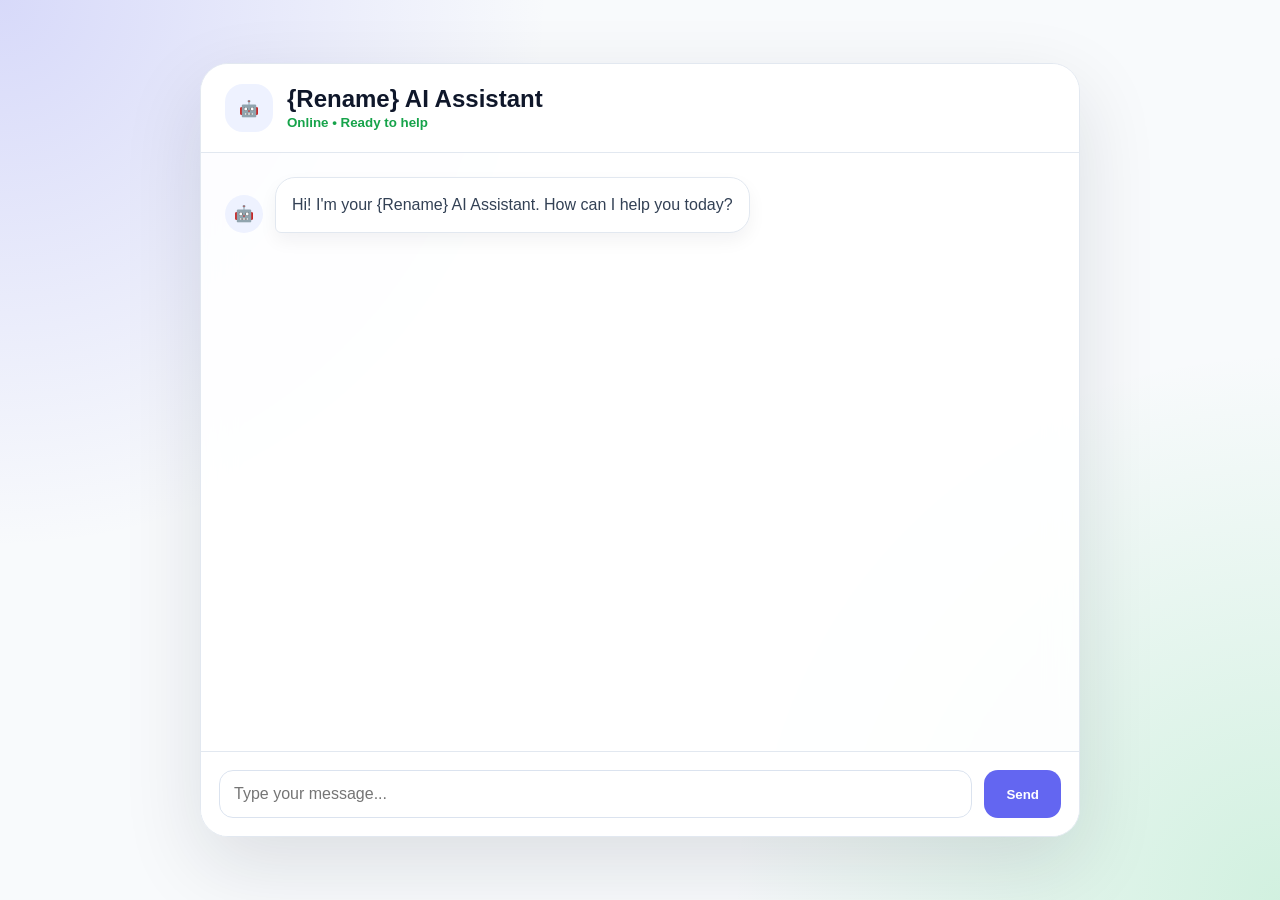
==== ai-chatbot.html @ fc9dcf2e "Version 1.0" ====
<!DOCTYPE html>
<html lang="en">
<head>
  <meta charset="UTF-8">
  <title>{Rename} AI Chatbot</title>
  <link rel="preconnect" href="https://fonts.googleapis.com">
  <link rel="preconnect" href="https://fonts.gstatic.com" crossorigin>
  <link rel="stylesheet" href="assets/styles.css">
</head>
<body>

<div class="chatbot-only-page">
  <main class="chat-panel">
    <header class="chat-header">
      <div class="ai-orb">🤖</div>
      <div>
        <h2>{Rename} AI Assistant</h2>
        <small>Online • Ready to help</small>
      </div>
    </header>

    <section class="chat-window" id="chatWindow">
      <div class="chat-message bot show">
        <div class="avatar">🤖</div>
        <div class="bubble">
          Hi! I'm your {Rename} AI Assistant. How can I help you today?
        </div>
      </div>
    </section>

    <footer class="chat-input-bar">
      <input id="chatInput" placeholder="Type your message..." onkeydown="handleChatKey(event)">
      <button onclick="sendChat()">Send</button>
<script src="assets/app.js"></script>
</body>
</html>
---- assets/styles.css ----
* {
  box-sizing: border-box;
  margin: 0;
  padding: 0;
}

body {
  font-family: Poppins, Arial, sans-serif;
  background: linear-gradient(135deg, #f8fafc, #eef2ff);
  color: #0f172a;
  min-height: 100vh;
}

.center-screen {
  min-height: 100vh;
  display: grid;
  place-items: center;
  padding: 24px;
}

.card {
  width: 100%;
  max-width: 460px;
  background: white;
  border-radius: 28px;
  padding: 34px;
  box-shadow: 0 24px 70px rgba(15, 23, 42, 0.1);
}

.brand {
  font-weight: 800;
  font-size: 20px;
  color: #4f46e5;
  margin-bottom: 22px;
}

.brand.white {
  color: white;
}

h1 {
  font-size: 30px;
  margin-bottom: 10px;
}

.muted {
  color: #64748b;
  margin-bottom: 20px;
}

label {
  display: block;
  font-size: 13px;
  font-weight: 700;
  margin: 14px 0 7px;
}

input,
textarea {
  width: 100%;
  padding: 14px;
  border: 1px solid #dbe3ef;
  border-radius: 14px;
  font: inherit;
  outline: none;
}

textarea {
  min-height: 150px;
  resize: vertical;
}

input:focus,
textarea:focus {
  border-color: #6366f1;
  box-shadow: 0 0 0 4px rgba(99, 102, 241, 0.12);
}

.btn {
  display: block;
  width: 100%;
  text-align: center;
  border: none;
  border-radius: 15px;
  padding: 14px;
  margin-top: 14px;
  font-weight: 800;
  text-decoration: none;
  cursor: pointer;
  font-family: inherit;
}

.primary {
  background: #6366f1;
  color: white;
}

.light {
  background: #f1f5f9;
  color: #334155;
}

.link {
  display: block;
  text-align: center;
  margin-top: 18px;
  color: #6366f1;
  text-decoration: none;
  font-weight: 700;
}

.success {
  background: #ecfdf5;
  color: #047857;
  border: 1px solid #bbf7d0;
  padding: 12px;
  border-radius: 14px;
  margin-bottom: 18px;
}

.otp-box {
  display: grid;
  grid-template-columns: repeat(6, 1fr);
  gap: 10px;
}

.otp {
  text-align: center;
  font-size: 22px;
  font-weight: 800;
}

/* Mailbox */
.mailbox {
  min-height: 100vh;
  display: grid;
  grid-template-columns: 260px 1fr;
  background: white;
}

.sidebar {
  background: #0f172a;
  padding: 24px;
  color: white;
}

.compose-btn {
  width: 100%;
  background: #6366f1;
  color: white;
  border: none;
  padding: 14px;
  border-radius: 14px;
  font-weight: 800;
  margin-bottom: 24px;
  cursor: pointer;
}

.menu {
  display: flex;
  justify-content: space-between;
  padding: 13px;
  border-radius: 12px;
  color: #cbd5e1;
  text-decoration: none;
  cursor: pointer;
  margin-bottom: 5px;
}

.menu:hover,
.menu.active {
  background: rgba(255, 255, 255, 0.1);
  color: white;
}

.main {
  display: grid;
  grid-template-rows: auto 1fr;
}

.topbar {
  padding: 24px;
  border-bottom: 1px solid #e2e8f0;
  display: flex;
  justify-content: space-between;
  gap: 20px;
}

.topbar input {
  max-width: 320px;
}

.mail-area {
  display: grid;
  grid-template-columns: 360px 1fr;
}

.mail-list {
  border-right: 1px solid #e2e8f0;
  overflow-y: auto;
}

.mail-item {
  padding: 18px;
  border-bottom: 1px solid #e2e8f0;
  cursor: pointer;
}

.mail-item:hover,
.mail-item.active {
  background: #f8fafc;
}

.mail-item strong {
  display: block;
}

.mail-item small {
  color: #64748b;
}

.preview {
  padding: 34px;
}

.preview h2 {
  margin-bottom: 10px;
}

/* Modal */
.modal {
  position: fixed;
  inset: 0;
  background: rgba(15, 23, 42, 0.55);
  display: none;
  align-items: center;
  justify-content: center;
  padding: 24px;
}

.modal.active {
  display: flex;
}

.modal-card {
  width: 100%;
  max-width: 600px;
  background: white;
  border-radius: 24px;
  padding: 28px;
  position: relative;
}

.close {
  position: absolute;
  top: 18px;
  right: 18px;
  width: 36px;
  height: 36px;
  border-radius: 999px;
  border: none;
  background: #f1f5f9;
  font-size: 22px;
  cursor: pointer;
}

@media (max-width: 850px) {
  .mailbox,
  .mail-area {
    grid-template-columns: 1fr;
  }

  .sidebar {
    display: none;
  }

  .preview {
    display: none;
  }

  .topbar {
    flex-direction: column;
  }
}
/* AI Chatbot Page */
.chatbot-page {
  min-height: 100vh;
  display: grid;
  grid-template-columns: 260px 1fr;
  background: #f8fafc;
}

.chat-main {
  display: grid;
  grid-template-rows: auto 1fr auto auto;
  height: 100vh;
}

.chat-window {
  padding: 28px;
  overflow-y: auto;
}

.chat-message {
  display: flex;
  gap: 12px;
  margin-bottom: 16px;
  align-items: flex-start;
}

.chat-message.user {
  justify-content: flex-end;
}

.chat-message.user .avatar {
  order: 2;
}

.avatar {
  width: 38px;
  height: 38px;
  border-radius: 999px;
  display: grid;
  place-items: center;
  background: #eef2ff;
}

.bubble {
  max-width: 680px;
  padding: 14px 16px;
  border-radius: 18px;
  background: white;
  border: 1px solid #e2e8f0;
  color: #334155;
  line-height: 1.6;
}

.chat-message.user .bubble {
  background: #6366f1;
  color: white;
  border-color: #6366f1;
}

.quick-prompts {
  display: flex;
  gap: 10px;
  padding: 12px 24px;
  border-top: 1px solid #e2e8f0;
  overflow-x: auto;
}

.quick-prompts button {
  border: none;
  background: #eef2ff;
  color: #4f46e5;
  padding: 10px 14px;
  border-radius: 999px;
  font-weight: 700;
  cursor: pointer;
  white-space: nowrap;
}

.chat-input-bar {
  display: flex;
  gap: 12px;
  padding: 18px 24px;
  background: white;
  border-top: 1px solid #e2e8f0;
}

.chat-input-bar input {
  flex: 1;
}

.chat-input-bar button {
  border: none;
  background: #6366f1;
  color: white;
  padding: 0 22px;
  border-radius: 14px;
  font-weight: 800;
  cursor: pointer;
}

@media (max-width: 850px) {
  .chatbot-page {
    grid-template-columns: 1fr;
  }

  .chatbot-page .sidebar {
    display: none;
  }
}
/* Animated Chatbot Only */
.chatbot-only-page {
  min-height: 100vh;
  display: grid;
  place-items: center;
  padding: 24px;
  background:
    radial-gradient(circle at top left, rgba(99,102,241,.22), transparent 35%),
    radial-gradient(circle at bottom right, rgba(34,197,94,.18), transparent 35%),
    #f8fafc;
}

.chat-panel {
  width: 100%;
  max-width: 880px;
  height: 86vh;
  background: rgba(255,255,255,.9);
  border: 1px solid #e2e8f0;
  border-radius: 28px;
  overflow: hidden;
  box-shadow: 0 28px 80px rgba(15,23,42,.12);
  backdrop-filter: blur(16px);
  display: grid;
  grid-template-rows: auto 1fr auto;
}

.chat-header {
  padding: 20px 24px;
  display: flex;
  gap: 14px;
  align-items: center;
  border-bottom: 1px solid #e2e8f0;
  background: rgba(255,255,255,.75);
}

.ai-orb {
  width: 48px;
  height: 48px;
  border-radius: 18px;
  display: grid;
  place-items: center;
  background: #eef2ff;
  animation: pulseOrb 2s infinite ease-in-out;
}

.chat-header h2 {
  margin: 0;
}

.chat-header small {
  color: #16a34a;
  font-weight: 700;
}

.chat-window {
  padding: 24px;
  overflow-y: auto;
  scroll-behavior: smooth;
}

.chat-message {
  display: flex;
  gap: 12px;
  margin-bottom: 16px;
  align-items: flex-end;
  opacity: 0;
  transform: translateY(14px) scale(.98);
  animation: popMessage .28s ease forwards;
}

.chat-message.user {
  justify-content: flex-end;
}

.chat-message.user .avatar {
  order: 2;
}

.avatar {
  width: 38px;
  height: 38px;
  border-radius: 999px;
  display: grid;
  place-items: center;
  background: #eef2ff;
  flex-shrink: 0;
}

.bubble {
  max-width: 680px;
  padding: 14px 16px;
  border-radius: 20px 20px 20px 6px;
  background: white;
  border: 1px solid #e2e8f0;
  color: #334155;
  line-height: 1.6;
  box-shadow: 0 8px 18px rgba(15,23,42,.05);
}

.chat-message.user .bubble {
  background: #6366f1;
  color: white;
  border-color: #6366f1;
  border-radius: 20px 20px 6px 20px;
}

.chat-input-bar {
  display: flex;
  gap: 12px;
  padding: 18px;
  background: white;
  border-top: 1px solid #e2e8f0;
}

.chat-input-bar input {
  flex: 1;
}

.chat-input-bar button {
  border: none;
  background: #6366f1;
  color: white;
  padding: 0 22px;
  border-radius: 14px;
  font-weight: 800;
  cursor: pointer;
  transition: .2s ease;
}

.chat-input-bar button:hover {
  transform: translateY(-2px);
  box-shadow: 0 10px 24px rgba(99,102,241,.25);
}

.typing {
  display: inline-flex;
  gap: 4px;
  align-items: center;
}

.typing span {
  width: 7px;
  height: 7px;
  background: #94a3b8;
  border-radius: 50%;
  animation: typingBounce 1s infinite ease-in-out;
}

.typing span:nth-child(2) {
  animation-delay: .15s;
}

.typing span:nth-child(3) {
  animation-delay: .3s;
}

@keyframes popMessage {
  to {
    opacity: 1;
    transform: translateY(0) scale(1);
  }
}

@keyframes typingBounce {
  0%, 80%, 100% {
    transform: translateY(0);
    opacity: .4;
  }
  40% {
    transform: translateY(-5px);
    opacity: 1;
  }
}

@keyframes pulseOrb {
  0%, 100% {
    transform: scale(1);
    box-shadow: 0 0 0 rgba(99,102,241,0);
  }
  50% {
    transform: scale(1.05);
    box-shadow: 0 0 28px rgba(99,102,241,.35);
  }
}

@media (max-width: 700px) {
  .chatbot-only-page {
    padding: 0;
  }

  .chat-panel {
    height: 100vh;
    border-radius: 0;
  }

  .bubble {
    max-width: 78vw;
  }
}

.note {
  margin-top: 18px;
  font-size: 13px;
  color: #64748b;
  text-align: center;
}


.google {
  background: #ffffff;
  color: #334155;
  border: 1px solid #dbe3ef;
  display: flex;
  align-items: center;
  justify-content: center;
  gap: 10px;
  font-size: 14px;
}

.google span {
  width: 26px;
  height: 26px;
  border-radius: 999px;
  display: grid;
  place-items: center;
  background: #f1f5f9;
  color: #4285f4;
  font-weight: 900;
}
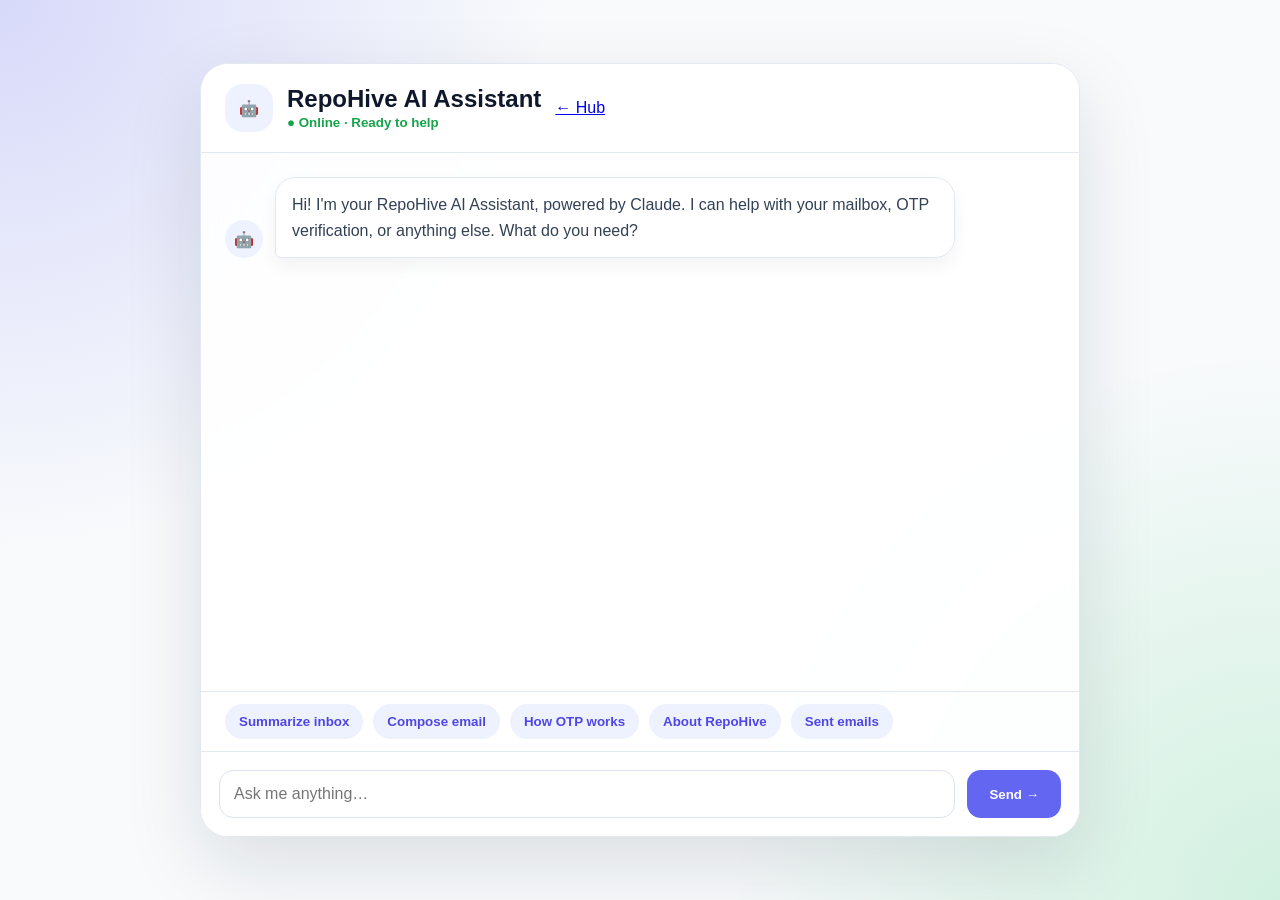
==== commit 7e1903b9: "Update ai-chatbot.html" ====
--- a/ai-chatbot.html
+++ b/ai-chatbot.html
@@ -2,35 +2,148 @@
 <html lang="en">
 <head>
   <meta charset="UTF-8">
-  <title>{Rename} AI Chatbot</title>
+  <meta name="viewport" content="width=device-width, initial-scale=1.0">
+  <title>AI Chatbot — RepoHive</title>
   <link rel="preconnect" href="https://fonts.googleapis.com">
   <link rel="preconnect" href="https://fonts.gstatic.com" crossorigin>
+  <link href="https://fonts.googleapis.com/css2?family=DM+Sans:ital,wght@0,300;0,400;0,500;0,700;1,400&family=Syne:wght@700;800&display=swap" rel="stylesheet">
   <link rel="stylesheet" href="assets/styles.css">
 </head>
 <body>
 
-<div class="chatbot-only-page">
-  <main class="chat-panel">
-    <header class="chat-header">
-      <div class="ai-orb">🤖</div>
-      <div>
-        <h2>{Rename} AI Assistant</h2>
-        <small>Online • Ready to help</small>
+  <div class="chatbot-only-page">
+    <main class="chat-panel">
+
+      <header class="chat-header">
+        <div class="ai-orb">🤖</div>
+        <div>
+          <h2>RepoHive AI Assistant</h2>
+          <small>● Online · Ready to help</small>
+        </div>
+        <a href="index.html">← Hub</a>
+      </header>
+
+      <section class="chat-window" id="chatWindow">
+        <div class="chat-message bot">
+          <div class="avatar">🤖</div>
+          <div class="bubble">
+            Hi! I'm your RepoHive AI Assistant, powered by Claude. I can help with your mailbox, OTP verification, or anything else. What do you need?
+          </div>
+        </div>
+      </section>
+
+      <div class="quick-prompts">
+        <button onclick="quickAsk('Summarize my inbox')">Summarize inbox</button>
+        <button onclick="quickAsk('Help me compose a professional email')">Compose email</button>
+        <button onclick="quickAsk('How does OTP verification work?')">How OTP works</button>
+        <button onclick="quickAsk('What is RepoHive?')">About RepoHive</button>
+        <button onclick="quickAsk('Show my sent emails')">Sent emails</button>
       </div>
-    </header>
 
-    <section class="chat-window" id="chatWindow">
-      <div class="chat-message bot show">
+      <footer class="chat-input-bar">
+        <input id="chatInput" placeholder="Ask me anything…" onkeydown="handleChatKey(event)">
+        <button onclick="sendChat()">Send →</button>
+      </footer>
+
+    </main>
+  </div>
+
+  <script>
+    /* ── State ── */
+    const chatHistory = [];
+
+    function quickAsk(text) {
+      document.getElementById('chatInput').value = text;
+      sendChat();
+    }
+
+    function handleChatKey(e) {
+      if (e.key === 'Enter') sendChat();
+    }
+
+    async function sendChat() {
+      const input = document.getElementById('chatInput');
+      const message = input.value.trim();
+      if (!message) return;
+
+      appendMessage(message, 'user');
+      input.value = '';
+      showTyping();
+
+      chatHistory.push({ role: 'user', content: message });
+
+      try {
+        const response = await fetch('https://api.anthropic.com/v1/messages', {
+          method: 'POST',
+          headers: { 'Content-Type': 'application/json' },
+          body: JSON.stringify({
+            model: 'claude-sonnet-4-20250514',
+            max_tokens: 1000,
+            system: `You are RepoHive AI, a concise and friendly assistant built into the RepoHive app.
+RepoHive is a prototype workspace that includes:
+- OTP verification via SMS and email (prototype code is 123456)
+- A mailbox with inbox, sent, drafts, and archived folders
+- Google login
+- This AI chatbot
+
+The user's inbox has 3 emails: a Welcome email from the RepoHive Team, an OTP Verification Success email from Security, and a Project Workspace Invitation from Douglas Hill.
+
+Keep responses short and plain — 1 to 3 sentences unless more detail is clearly needed. No markdown formatting.`,
+            messages: chatHistory
+          })
+        });
+
+        const data = await response.json();
+        removeTyping();
+
+        const reply = data.content?.[0]?.text ?? 'Sorry, I could not get a response. Please try again.';
+        chatHistory.push({ role: 'assistant', content: reply });
+        appendMessage(reply, 'bot');
+
+      } catch (err) {
+        removeTyping();
+        appendMessage('Connection error. Please check your network and try again.', 'bot');
+      }
+    }
+
+    function appendMessage(text, sender) {
+      const win = document.getElementById('chatWindow');
+      const wrapper = document.createElement('div');
+      wrapper.className = `chat-message ${sender}`;
+      wrapper.innerHTML = `
+        <div class="avatar">${sender === 'user' ? '👤' : '🤖'}</div>
+        <div class="bubble">${escapeHtml(text)}</div>
+      `;
+      win.appendChild(wrapper);
+      win.scrollTop = win.scrollHeight;
+    }
+
+    function showTyping() {
+      const win = document.getElementById('chatWindow');
+      const el = document.createElement('div');
+      el.className = 'chat-message bot';
+      el.id = 'typingIndicator';
+      el.innerHTML = `
         <div class="avatar">🤖</div>
         <div class="bubble">
-          Hi! I'm your {Rename} AI Assistant. How can I help you today?
+          <div class="typing"><span></span><span></span><span></span></div>
         </div>
-      </div>
-    </section>
+      `;
+      win.appendChild(el);
+      win.scrollTop = win.scrollHeight;
+    }
 
-    <footer class="chat-input-bar">
-      <input id="chatInput" placeholder="Type your message..." onkeydown="handleChatKey(event)">
-      <button onclick="sendChat()">Send</button>
-<script src="assets/app.js"></script>
+    function removeTyping() {
+      document.getElementById('typingIndicator')?.remove();
+    }
+
+    function escapeHtml(text) {
+      const d = document.createElement('div');
+      d.textContent = text;
+      return d.innerHTML;
+    }
+  </script>
+
 </body>
 </html>
+
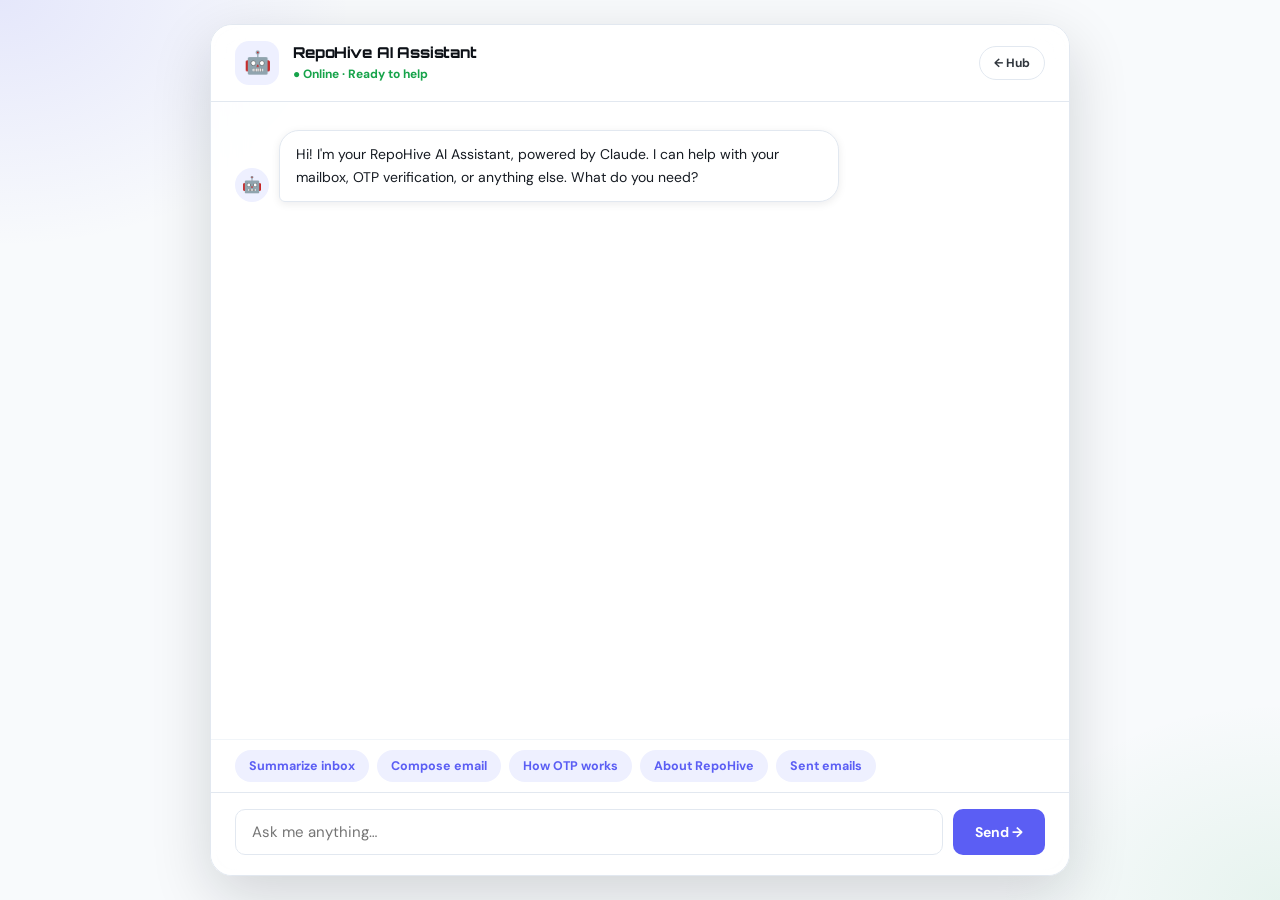
==== commit 335b68c9: "Update ai-chatbot.html" ====
--- a/ai-chatbot.html
+++ b/ai-chatbot.html
@@ -6,6 +6,7 @@
   <title>AI Chatbot — RepoHive</title>
   <link rel="preconnect" href="https://fonts.googleapis.com">
   <link rel="preconnect" href="https://fonts.gstatic.com" crossorigin>
+  <link href="https://fonts.googleapis.com/css2?family=Orbitron:wght@400;500;700;800&display=swap" rel="stylesheet">
   <link href="https://fonts.googleapis.com/css2?family=DM+Sans:ital,wght@0,300;0,400;0,500;0,700;1,400&family=Syne:wght@700;800&display=swap" rel="stylesheet">
   <link rel="stylesheet" href="assets/styles.css">
 </head>
@@ -146,4 +147,3 @@
 
 </body>
 </html>
-
--- a/assets/styles.css
+++ b/assets/styles.css
@@ -1,622 +1,673 @@
-* {
-  box-sizing: border-box;
-  margin: 0;
-  padding: 0;
-}
+/* ===== RESET & BASE ===== */
+*, *::before, *::after { box-sizing: border-box; margin: 0; padding: 0; }
+
+:root {
+  --indigo: #5b5ef4;
+  --indigo-dark: #4244d4;
+  --indigo-soft: #eef0ff;
+  --indigo-muted: #c7c9fd;
+  --slate-900: #0d1117;
+  --slate-800: #161b22;
+  --slate-700: #21262d;
+  --slate-600: #30363d;
+  --slate-400: #8b949e;
+  --slate-200: #e2e8f0;
+  --slate-100: #f1f5f9;
+  --slate-50: #f8fafc;
+  --green: #16a34a;
+  --green-soft: #dcfce7;
+  --red: #dc2626;
+  --red-soft: #fee2e2;
+  --amber: #d97706;
+  --white: #ffffff;
+  --radius-sm: 10px;
+  --radius: 16px;
+  --radius-lg: 22px;
+  --radius-xl: 30px;
+  --shadow-sm: 0 2px 8px rgba(13,17,23,.08);
+  --shadow: 0 8px 28px rgba(13,17,23,.12);
+  --shadow-lg: 0 20px 60px rgba(13,17,23,.16);
+  --font-display: 'Syne', sans-serif;
+  --font-body: 'DM Sans', sans-serif;
+  --font-orbitron: "Orbitron", sans-serif;
+  --transition: .18s cubic-bezier(.4,0,.2,1);
+}
+
+html { scroll-behavior: smooth; }
 
 body {
-  font-family: Poppins, Arial, sans-serif;
-  background: linear-gradient(135deg, #f8fafc, #eef2ff);
-  color: #0f172a;
+  font-family: var(--font-body);
+  background: var(--slate-50);
+  color: var(--slate-900);
   min-height: 100vh;
-}
-
+  line-height: 1.6;
+  overflow-x: hidden;
+}
+
+/* ===== SHARED LAYOUT ===== */
 .center-screen {
   min-height: 100vh;
-  display: grid;
-  place-items: center;
+  display: flex;
+  align-items: center;
+  justify-content: center;
   padding: 24px;
+  background:
+    radial-gradient(ellipse 60% 40% at 20% 10%, rgba(91,94,244,.10) 0%, transparent 60%),
+    radial-gradient(ellipse 50% 40% at 80% 90%, rgba(91,94,244,.07) 0%, transparent 60%),
+    var(--slate-50);
 }
 
 .card {
   width: 100%;
-  max-width: 460px;
-  background: white;
-  border-radius: 28px;
-  padding: 34px;
-  box-shadow: 0 24px 70px rgba(15, 23, 42, 0.1);
-}
-
+  max-width: 440px;
+  background: var(--white);
+  border-radius: var(--radius-xl);
+  padding: 36px 32px;
+  box-shadow: var(--shadow-lg);
+  border: 1px solid var(--slate-200);
+  animation: fadeUp .3s ease forwards;
+}
+
+@keyframes fadeUp {
+  from { opacity: 0; transform: translateY(18px); }
+  to   { opacity: 1; transform: translateY(0); }
+}
+
+/* ===== BRAND ===== */
 .brand {
+  display: inline-flex;
+  align-items: center;
+  gap: 8px;
+  font-family: var(--font-orbitron);
   font-weight: 800;
-  font-size: 20px;
-  color: #4f46e5;
+  font-size: 15px;
+  color: var(--indigo);
+  margin-bottom: 24px;
+  letter-spacing: -.01em;
+}
+.brand.white { color: #818cf8; }
+
+/* ===== TYPOGRAPHY ===== */
+h1 {
+  font-family: var(--font-orbitron);
+  font-size: 26px;
+  font-weight: 800;
+  letter-spacing: -.02em;
+  line-height: 1.2;
+  margin-bottom: 8px;
+  color: var(--slate-900);
+}
+
+h2 {
+  font-family: var(--font-orbitron);
+  font-weight: 800;
+  letter-spacing: -.01em;
+}
+
+.muted {
+  font-size: 14px;
+  color: var(--slate-400);
   margin-bottom: 22px;
-}
-
-.brand.white {
-  color: white;
-}
-
-h1 {
-  font-size: 30px;
-  margin-bottom: 10px;
-}
-
-.muted {
-  color: #64748b;
-  margin-bottom: 20px;
+  line-height: 1.5;
 }
 
 label {
   display: block;
-  font-size: 13px;
+  font-size: 12.5px;
   font-weight: 700;
-  margin: 14px 0 7px;
-}
-
-input,
-textarea {
+  letter-spacing: .04em;
+  text-transform: uppercase;
+  color: var(--slate-600);
+  margin-bottom: 6px;
+  margin-top: 16px;
+}
+
+/* ===== INPUTS ===== */
+input, textarea {
   width: 100%;
-  padding: 14px;
-  border: 1px solid #dbe3ef;
-  border-radius: 14px;
-  font: inherit;
+  padding: 12px 16px;
+  border: 1.5px solid var(--slate-200);
+  border-radius: var(--radius-sm);
+  font: 15px var(--font-body);
+  color: var(--slate-900);
+  background: var(--white);
   outline: none;
-}
-
-textarea {
-  min-height: 150px;
-  resize: vertical;
-}
-
-input:focus,
-textarea:focus {
-  border-color: #6366f1;
-  box-shadow: 0 0 0 4px rgba(99, 102, 241, 0.12);
-}
-
+  transition: border-color var(--transition), box-shadow var(--transition);
+}
+
+input:focus, textarea:focus {
+  border-color: var(--indigo);
+  box-shadow: 0 0 0 3px rgba(91,94,244,.14);
+}
+
+textarea { min-height: 130px; resize: vertical; }
+
+/* ===== BUTTONS ===== */
 .btn {
-  display: block;
+  display: flex;
+  align-items: center;
+  justify-content: center;
+  gap: 8px;
   width: 100%;
-  text-align: center;
+  padding: 13px 20px;
   border: none;
-  border-radius: 15px;
-  padding: 14px;
-  margin-top: 14px;
-  font-weight: 800;
+  border-radius: var(--radius-sm);
+  font: 700 14.5px var(--font-body);
+  cursor: pointer;
   text-decoration: none;
-  cursor: pointer;
-  font-family: inherit;
-}
-
-.primary {
-  background: #6366f1;
-  color: white;
-}
-
-.light {
-  background: #f1f5f9;
-  color: #334155;
-}
+  transition: all var(--transition);
+  margin-top: 12px;
+  letter-spacing: .01em;
+}
+
+.btn.primary {
+  background: var(--indigo);
+  color: var(--white);
+}
+.btn.primary:hover {
+  background: var(--indigo-dark);
+  transform: translateY(-1px);
+  box-shadow: 0 6px 20px rgba(91,94,244,.3);
+}
+.btn.primary:active { transform: translateY(0); }
+
+.btn.light {
+  background: var(--slate-100);
+  color: var(--slate-700);
+}
+.btn.light:hover { background: var(--slate-200); }
+
+.btn.google {
+  background: var(--white);
+  color: var(--slate-800);
+  border: 1.5px solid var(--slate-200);
+  font-weight: 600;
+}
+.btn.google:hover { background: var(--slate-50); border-color: var(--slate-400); }
+.btn.google img { width: 20px; height: 20px; }
+.btn.google span { display: none; }
 
 .link {
   display: block;
   text-align: center;
+  margin-top: 16px;
+  color: var(--indigo);
+  font-weight: 700;
+  font-size: 14px;
+  text-decoration: none;
+  cursor: pointer;
+  transition: opacity var(--transition);
+}
+.link:hover { opacity: .75; }
+
+/* ===== FEEDBACK STATES ===== */
+.success {
+  padding: 11px 14px;
+  border-radius: var(--radius-sm);
+  font-size: 13.5px;
+  font-weight: 600;
+  margin-bottom: 16px;
+  background: var(--green-soft);
+  color: var(--green);
+  border: 1px solid #bbf7d0;
+}
+
+#message {
+  margin-top: 12px;
+  font-size: 13.5px;
+  font-weight: 600;
+  border-radius: var(--radius-sm);
+  padding: 10px 14px;
+}
+#message.ok { background: var(--green-soft); color: var(--green); border: 1px solid #bbf7d0; }
+#message.err { background: var(--red-soft); color: var(--red); border: 1px solid #fecaca; }
+
+/* Prototype note banner */
+.prototype-note {
+  display: flex;
+  align-items: center;
+  gap: 8px;
+  padding: 10px 14px;
+  background: #fffbeb;
+  border: 1px solid #fde68a;
+  border-radius: var(--radius-sm);
+  font-size: 13px;
+  color: var(--amber);
+  margin-bottom: 16px;
+}
+
+/* ===== NOTE ===== */
+.note {
   margin-top: 18px;
-  color: #6366f1;
-  text-decoration: none;
-  font-weight: 700;
-}
-
-.success {
-  background: #ecfdf5;
-  color: #047857;
-  border: 1px solid #bbf7d0;
-  padding: 12px;
-  border-radius: 14px;
-  margin-bottom: 18px;
-}
-
+  font-size: 12.5px;
+  color: var(--slate-400);
+  text-align: center;
+}
+
+/* ===== OTP ===== */
 .otp-box {
   display: grid;
   grid-template-columns: repeat(6, 1fr);
-  gap: 10px;
+  gap: 8px;
+  margin-top: 6px;
 }
 
 .otp {
   text-align: center;
   font-size: 22px;
   font-weight: 800;
-}
-
-/* Mailbox */
+  font-family: var(--font-display);
+  padding: 12px 4px;
+  color: var(--indigo);
+  border: 1.5px solid var(--slate-200);
+  border-radius: var(--radius-sm);
+  transition: all var(--transition);
+}
+.otp:focus {
+  border-color: var(--indigo);
+  background: var(--indigo-soft);
+  box-shadow: 0 0 0 3px rgba(91,94,244,.14);
+}
+
+/* ===== MAILBOX ===== */
 .mailbox {
   min-height: 100vh;
   display: grid;
-  grid-template-columns: 260px 1fr;
-  background: white;
+  grid-template-columns: 240px 1fr;
+  background: var(--white);
 }
 
 .sidebar {
-  background: #0f172a;
-  padding: 24px;
-  color: white;
+  background: var(--slate-900);
+  padding: 24px 16px;
+  color: var(--white);
+  display: flex;
+  flex-direction: column;
+  gap: 4px;
+  position: sticky;
+  top: 0;
+  height: 100vh;
+  overflow-y: auto;
 }
 
 .compose-btn {
   width: 100%;
-  background: #6366f1;
-  color: white;
+  background: var(--indigo);
+  color: var(--white);
   border: none;
-  padding: 14px;
-  border-radius: 14px;
-  font-weight: 800;
-  margin-bottom: 24px;
-  cursor: pointer;
-}
+  padding: 12px;
+  border-radius: var(--radius-sm);
+  font: 700 13.5px var(--font-body);
+  cursor: pointer;
+  margin-bottom: 20px;
+  transition: all var(--transition);
+  display: flex;
+  align-items: center;
+  justify-content: center;
+  gap: 6px;
+}
+.compose-btn:hover { background: var(--indigo-dark); }
 
 .menu {
   display: flex;
+  align-items: center;
   justify-content: space-between;
-  padding: 13px;
-  border-radius: 12px;
-  color: #cbd5e1;
+  padding: 10px 12px;
+  border-radius: var(--radius-sm);
+  color: #94a3b8;
+  cursor: pointer;
+  font-size: 13.5px;
+  font-weight: 600;
+  transition: all var(--transition);
   text-decoration: none;
-  cursor: pointer;
-  margin-bottom: 5px;
-}
-
-.menu:hover,
-.menu.active {
-  background: rgba(255, 255, 255, 0.1);
-  color: white;
+  margin-bottom: 2px;
+}
+.menu:hover, .menu.active {
+  background: rgba(255,255,255,.1);
+  color: var(--white);
+}
+.menu span {
+  background: rgba(255,255,255,.15);
+  padding: 2px 7px;
+  border-radius: 999px;
+  font-size: 11px;
 }
 
 .main {
   display: grid;
-  grid-template-rows: auto 1fr;
+  grid-template-rows: 64px 1fr;
 }
 
 .topbar {
-  padding: 24px;
-  border-bottom: 1px solid #e2e8f0;
-  display: flex;
-  justify-content: space-between;
-  gap: 20px;
-}
+  padding: 0 24px;
+  border-bottom: 1px solid var(--slate-200);
+  display: flex;
+  align-items: center;
+  gap: 16px;
+  background: var(--white);
+  position: sticky;
+  top: 0;
+  z-index: 10;
+}
+
+.topbar h2 { font-size: 16px; flex: 0 0 auto; }
 
 .topbar input {
-  max-width: 320px;
+  max-width: 280px;
+  margin: 0;
+  padding: 9px 14px;
+  font-size: 13.5px;
+}
+
+.topbar small {
+  font-size: 12px;
+  color: var(--slate-400);
 }
 
 .mail-area {
   display: grid;
-  grid-template-columns: 360px 1fr;
+  grid-template-columns: 320px 1fr;
+  height: calc(100vh - 64px);
 }
 
 .mail-list {
-  border-right: 1px solid #e2e8f0;
+  border-right: 1px solid var(--slate-200);
   overflow-y: auto;
 }
 
 .mail-item {
-  padding: 18px;
-  border-bottom: 1px solid #e2e8f0;
-  cursor: pointer;
-}
-
-.mail-item:hover,
+  padding: 16px 20px;
+  border-bottom: 1px solid var(--slate-100);
+  cursor: pointer;
+  transition: background var(--transition);
+}
+.mail-item:hover { background: var(--slate-50); }
 .mail-item.active {
-  background: #f8fafc;
-}
+  background: var(--indigo-soft);
+  border-left: 3px solid var(--indigo);
+}
+.mail-item.active strong { color: var(--indigo); }
 
 .mail-item strong {
   display: block;
-}
-
-.mail-item small {
-  color: #64748b;
-}
+  font-weight: 700;
+  font-size: 13.5px;
+  margin-bottom: 3px;
+  color: var(--slate-900);
+  white-space: nowrap;
+  overflow: hidden;
+  text-overflow: ellipsis;
+}
+.mail-item small { font-size: 12px; color: var(--slate-400); }
 
 .preview {
-  padding: 34px;
-}
-
-.preview h2 {
-  margin-bottom: 10px;
-}
-
-/* Modal */
+  padding: 32px 36px;
+  overflow-y: auto;
+}
+.preview h2 { font-size: 20px; margin-bottom: 8px; }
+.preview .muted { margin-bottom: 22px; }
+#previewBody { font-size: 14.5px; line-height: 1.8; color: var(--slate-700); }
+
+/* ===== MODAL ===== */
 .modal {
   position: fixed;
   inset: 0;
-  background: rgba(15, 23, 42, 0.55);
+  background: rgba(13,17,23,.5);
   display: none;
   align-items: center;
   justify-content: center;
   padding: 24px;
-}
-
-.modal.active {
-  display: flex;
-}
+  z-index: 100;
+  backdrop-filter: blur(4px);
+}
+.modal.active { display: flex; }
 
 .modal-card {
   width: 100%;
-  max-width: 600px;
-  background: white;
-  border-radius: 24px;
+  max-width: 580px;
+  background: var(--white);
+  border-radius: var(--radius-lg);
   padding: 28px;
+  box-shadow: var(--shadow-lg);
   position: relative;
-}
+  animation: fadeUp .2s ease forwards;
+}
+.modal-card h2 { font-size: 18px; margin-bottom: 4px; }
 
 .close {
   position: absolute;
-  top: 18px;
-  right: 18px;
-  width: 36px;
-  height: 36px;
-  border-radius: 999px;
+  top: 16px;
+  right: 16px;
+  width: 34px;
+  height: 34px;
+  border-radius: 50%;
   border: none;
-  background: #f1f5f9;
-  font-size: 22px;
-  cursor: pointer;
-}
-
-@media (max-width: 850px) {
-  .mailbox,
-  .mail-area {
-    grid-template-columns: 1fr;
-  }
-
-  .sidebar {
-    display: none;
-  }
-
-  .preview {
-    display: none;
-  }
-
-  .topbar {
-    flex-direction: column;
-  }
-}
-/* AI Chatbot Page */
-.chatbot-page {
+  background: var(--slate-100);
+  font-size: 18px;
+  cursor: pointer;
+  transition: background var(--transition);
+  display: flex;
+  align-items: center;
+  justify-content: center;
+  line-height: 1;
+}
+.close:hover { background: var(--slate-200); }
+
+/* ===== CHATBOT PAGE ===== */
+.chatbot-only-page {
   min-height: 100vh;
-  display: grid;
-  grid-template-columns: 260px 1fr;
-  background: #f8fafc;
-}
-
-.chat-main {
-  display: grid;
-  grid-template-rows: auto 1fr auto auto;
-  height: 100vh;
-}
-
-.chat-window {
-  padding: 28px;
-  overflow-y: auto;
-}
-
-.chat-message {
-  display: flex;
-  gap: 12px;
-  margin-bottom: 16px;
-  align-items: flex-start;
-}
-
-.chat-message.user {
-  justify-content: flex-end;
-}
-
-.chat-message.user .avatar {
-  order: 2;
-}
-
-.avatar {
-  width: 38px;
-  height: 38px;
-  border-radius: 999px;
+  display: flex;
+  align-items: stretch;
+  justify-content: center;
+  padding: 24px;
+  background:
+    radial-gradient(ellipse 50% 50% at 0% 0%, rgba(91,94,244,.12), transparent 55%),
+    radial-gradient(ellipse 40% 40% at 100% 100%, rgba(22,163,74,.08), transparent 55%),
+    var(--slate-50);
+}
+
+.chat-panel {
+  width: 100%;
+  max-width: 860px;
+  display: flex;
+  flex-direction: column;
+  background: rgba(255,255,255,.9);
+  border: 1px solid var(--slate-200);
+  border-radius: var(--radius-lg);
+  overflow: hidden;
+  box-shadow: var(--shadow-lg);
+  backdrop-filter: blur(16px);
+}
+
+.chat-header {
+  padding: 16px 24px;
+  display: flex;
+  align-items: center;
+  gap: 14px;
+  border-bottom: 1px solid var(--slate-200);
+  background: rgba(255,255,255,.85);
+  backdrop-filter: blur(12px);
+}
+
+.ai-orb {
+  width: 44px;
+  height: 44px;
+  border-radius: 14px;
+  background: var(--indigo-soft);
   display: grid;
   place-items: center;
-  background: #eef2ff;
+  font-size: 22px;
+  flex-shrink: 0;
+  animation: pulseOrb 2.5s infinite ease-in-out;
+}
+
+@keyframes pulseOrb {
+  0%, 100% { box-shadow: 0 0 0 0 rgba(91,94,244,0); }
+  50% { box-shadow: 0 0 0 8px rgba(91,94,244,.12); }
+}
+
+.chat-header h2 { font-size: 15px; margin: 0; }
+.chat-header small { font-size: 12px; color: var(--green); font-weight: 700; display: block; }
+
+.chat-header a {
+  margin-left: auto;
+  padding: 8px 14px;
+  border: 1.5px solid var(--slate-200);
+  border-radius: 999px;
+  background: var(--white);
+  font: 700 12px var(--font-body);
+  color: var(--slate-600);
+  text-decoration: none;
+  transition: all var(--transition);
+  white-space: nowrap;
+}
+.chat-header a:hover { border-color: var(--indigo); color: var(--indigo); }
+
+.chat-window {
+  flex: 1;
+  padding: 28px 24px;
+  overflow-y: auto;
+  display: flex;
+  flex-direction: column;
+  gap: 16px;
+  scroll-behavior: smooth;
+  min-height: 300px;
+}
+
+.chat-message {
+  display: flex;
+  gap: 10px;
+  align-items: flex-end;
+  max-width: 720px;
+  opacity: 0;
+  transform: translateY(10px) scale(.98);
+  animation: popMsg .25s ease forwards;
+}
+
+@keyframes popMsg {
+  to { opacity: 1; transform: translateY(0) scale(1); }
+}
+
+.chat-message.user {
+  align-self: flex-end;
+  flex-direction: row-reverse;
+}
+
+.avatar {
+  width: 34px;
+  height: 34px;
+  border-radius: 50%;
+  background: var(--indigo-soft);
+  display: grid;
+  place-items: center;
+  font-size: 16px;
+  flex-shrink: 0;
 }
 
 .bubble {
-  max-width: 680px;
-  padding: 14px 16px;
-  border-radius: 18px;
-  background: white;
-  border: 1px solid #e2e8f0;
-  color: #334155;
-  line-height: 1.6;
+  padding: 12px 16px;
+  border-radius: 20px 20px 20px 6px;
+  background: var(--white);
+  border: 1px solid var(--slate-200);
+  font-size: 14px;
+  line-height: 1.65;
+  color: var(--slate-800);
+  max-width: 560px;
+  box-shadow: var(--shadow-sm);
 }
 
 .chat-message.user .bubble {
-  background: #6366f1;
-  color: white;
-  border-color: #6366f1;
+  background: var(--indigo);
+  color: var(--white);
+  border-color: var(--indigo);
+  border-radius: 20px 20px 6px 20px;
 }
 
 .quick-prompts {
   display: flex;
+  gap: 8px;
+  padding: 10px 24px;
+  overflow-x: auto;
+  scrollbar-width: none;
+  border-top: 1px solid var(--slate-100);
+}
+.quick-prompts::-webkit-scrollbar { display: none; }
+
+.quick-prompts button {
+  flex-shrink: 0;
+  padding: 8px 14px;
+  border-radius: 999px;
+  background: var(--indigo-soft);
+  color: var(--indigo);
+  font: 700 12.5px var(--font-body);
+  border: none;
+  cursor: pointer;
+  transition: all var(--transition);
+  white-space: nowrap;
+}
+.quick-prompts button:hover { background: var(--indigo); color: var(--white); }
+
+.chat-input-bar {
+  display: flex;
   gap: 10px;
-  padding: 12px 24px;
-  border-top: 1px solid #e2e8f0;
-  overflow-x: auto;
-}
-
-.quick-prompts button {
-  border: none;
-  background: #eef2ff;
-  color: #4f46e5;
-  padding: 10px 14px;
-  border-radius: 999px;
-  font-weight: 700;
-  cursor: pointer;
-  white-space: nowrap;
-}
-
-.chat-input-bar {
-  display: flex;
-  gap: 12px;
-  padding: 18px 24px;
-  background: white;
-  border-top: 1px solid #e2e8f0;
-}
-
-.chat-input-bar input {
-  flex: 1;
-}
-
+  padding: 16px 24px 20px;
+  background: rgba(255,255,255,.9);
+  border-top: 1px solid var(--slate-200);
+  backdrop-filter: blur(8px);
+}
+.chat-input-bar input { flex: 1; margin: 0; }
 .chat-input-bar button {
   border: none;
-  background: #6366f1;
-  color: white;
+  background: var(--indigo);
+  color: var(--white);
   padding: 0 22px;
-  border-radius: 14px;
-  font-weight: 800;
-  cursor: pointer;
-}
-
-@media (max-width: 850px) {
-  .chatbot-page {
-    grid-template-columns: 1fr;
-  }
-
-  .chatbot-page .sidebar {
-    display: none;
-  }
-}
-/* Animated Chatbot Only */
-.chatbot-only-page {
-  min-height: 100vh;
-  display: grid;
-  place-items: center;
-  padding: 24px;
-  background:
-    radial-gradient(circle at top left, rgba(99,102,241,.22), transparent 35%),
-    radial-gradient(circle at bottom right, rgba(34,197,94,.18), transparent 35%),
-    #f8fafc;
-}
-
-.chat-panel {
-  width: 100%;
-  max-width: 880px;
-  height: 86vh;
-  background: rgba(255,255,255,.9);
-  border: 1px solid #e2e8f0;
-  border-radius: 28px;
-  overflow: hidden;
-  box-shadow: 0 28px 80px rgba(15,23,42,.12);
-  backdrop-filter: blur(16px);
-  display: grid;
-  grid-template-rows: auto 1fr auto;
-}
-
-.chat-header {
-  padding: 20px 24px;
-  display: flex;
-  gap: 14px;
-  align-items: center;
-  border-bottom: 1px solid #e2e8f0;
-  background: rgba(255,255,255,.75);
-}
-
-.ai-orb {
-  width: 48px;
-  height: 48px;
-  border-radius: 18px;
-  display: grid;
-  place-items: center;
-  background: #eef2ff;
-  animation: pulseOrb 2s infinite ease-in-out;
-}
-
-.chat-header h2 {
-  margin: 0;
-}
-
-.chat-header small {
-  color: #16a34a;
-  font-weight: 700;
-}
-
-.chat-window {
-  padding: 24px;
-  overflow-y: auto;
-  scroll-behavior: smooth;
-}
-
-.chat-message {
-  display: flex;
-  gap: 12px;
-  margin-bottom: 16px;
-  align-items: flex-end;
-  opacity: 0;
-  transform: translateY(14px) scale(.98);
-  animation: popMessage .28s ease forwards;
-}
-
-.chat-message.user {
-  justify-content: flex-end;
-}
-
-.chat-message.user .avatar {
-  order: 2;
-}
-
-.avatar {
-  width: 38px;
-  height: 38px;
-  border-radius: 999px;
-  display: grid;
-  place-items: center;
-  background: #eef2ff;
-  flex-shrink: 0;
-}
-
-.bubble {
-  max-width: 680px;
-  padding: 14px 16px;
-  border-radius: 20px 20px 20px 6px;
-  background: white;
-  border: 1px solid #e2e8f0;
-  color: #334155;
-  line-height: 1.6;
-  box-shadow: 0 8px 18px rgba(15,23,42,.05);
-}
-
-.chat-message.user .bubble {
-  background: #6366f1;
-  color: white;
-  border-color: #6366f1;
-  border-radius: 20px 20px 6px 20px;
-}
-
-.chat-input-bar {
-  display: flex;
-  gap: 12px;
-  padding: 18px;
-  background: white;
-  border-top: 1px solid #e2e8f0;
-}
-
-.chat-input-bar input {
-  flex: 1;
-}
-
-.chat-input-bar button {
-  border: none;
-  background: #6366f1;
-  color: white;
-  padding: 0 22px;
-  border-radius: 14px;
-  font-weight: 800;
-  cursor: pointer;
-  transition: .2s ease;
-}
-
+  border-radius: var(--radius-sm);
+  font: 700 14px var(--font-body);
+  cursor: pointer;
+  transition: all var(--transition);
+  white-space: nowrap;
+}
 .chat-input-bar button:hover {
-  transform: translateY(-2px);
-  box-shadow: 0 10px 24px rgba(99,102,241,.25);
-}
-
+  background: var(--indigo-dark);
+  transform: translateY(-1px);
+  box-shadow: 0 6px 20px rgba(91,94,244,.3);
+}
+
+/* Typing indicator */
 .typing {
   display: inline-flex;
   gap: 4px;
   align-items: center;
 }
-
 .typing span {
-  width: 7px;
-  height: 7px;
+  width: 7px; height: 7px;
   background: #94a3b8;
   border-radius: 50%;
   animation: typingBounce 1s infinite ease-in-out;
 }
-
-.typing span:nth-child(2) {
-  animation-delay: .15s;
-}
-
-.typing span:nth-child(3) {
-  animation-delay: .3s;
-}
-
-@keyframes popMessage {
-  to {
-    opacity: 1;
-    transform: translateY(0) scale(1);
-  }
-}
+.typing span:nth-child(2) { animation-delay: .15s; }
+.typing span:nth-child(3) { animation-delay: .3s; }
 
 @keyframes typingBounce {
-  0%, 80%, 100% {
-    transform: translateY(0);
-    opacity: .4;
-  }
-  40% {
-    transform: translateY(-5px);
-    opacity: 1;
-  }
-}
-
-@keyframes pulseOrb {
-  0%, 100% {
-    transform: scale(1);
-    box-shadow: 0 0 0 rgba(99,102,241,0);
-  }
-  50% {
-    transform: scale(1.05);
-    box-shadow: 0 0 28px rgba(99,102,241,.35);
-  }
+  0%, 80%, 100% { transform: translateY(0); opacity: .4; }
+  40% { transform: translateY(-5px); opacity: 1; }
+}
+
+/* ===== RESPONSIVE ===== */
+@media (max-width: 850px) {
+  .mailbox, .mail-area { grid-template-columns: 1fr; }
+  .sidebar { display: none; }
+  .preview { display: none; }
+  .topbar { flex-wrap: wrap; padding: 12px 16px; height: auto; }
+  .topbar input { max-width: 100%; }
 }
 
 @media (max-width: 700px) {
-  .chatbot-only-page {
-    padding: 0;
-  }
-
-  .chat-panel {
-    height: 100vh;
-    border-radius: 0;
-  }
-
-  .bubble {
-    max-width: 78vw;
-  }
-}
-
-.note {
-  margin-top: 18px;
-  font-size: 13px;
-  color: #64748b;
-  text-align: center;
-}
-
-
-.google {
-  background: #ffffff;
-  color: #334155;
-  border: 1px solid #dbe3ef;
-  display: flex;
-  align-items: center;
-  justify-content: center;
-  gap: 10px;
-  font-size: 14px;
-}
-
-.google span {
-  width: 26px;
-  height: 26px;
-  border-radius: 999px;
-  display: grid;
-  place-items: center;
-  background: #f1f5f9;
-  color: #4285f4;
-  font-weight: 900;
-}
+  .chatbot-only-page { padding: 0; }
+  .chat-panel { border-radius: 0; min-height: 100vh; border: none; }
+  .bubble { max-width: 78vw; }
+}
+
+@media (max-width: 600px) {
+  .card { padding: 28px 22px; }
+}
